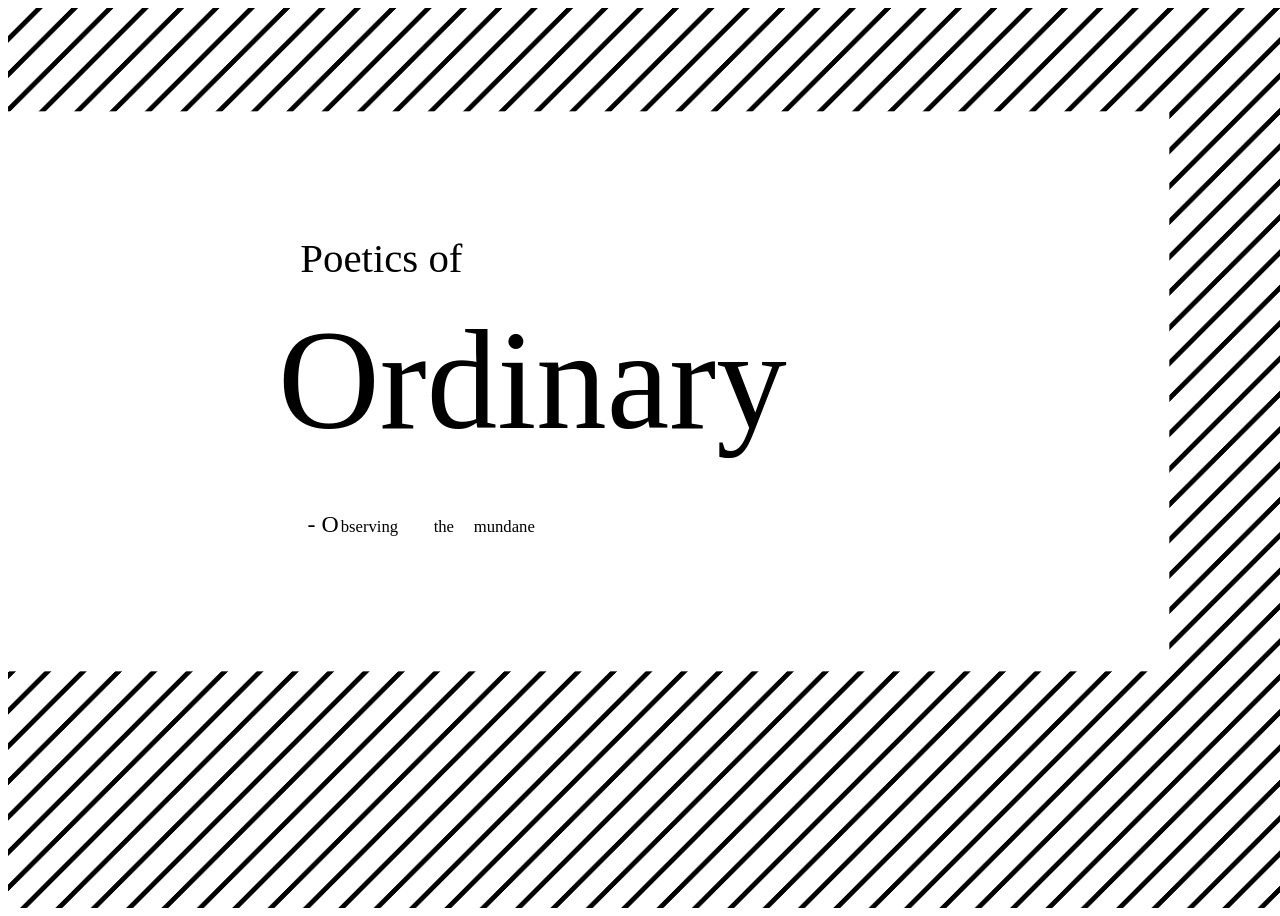
==== index.html @ 4aaa5014 "Add files via upload" ====
<!DOCTYPE html>
<html lang="en" >
<head>
  <meta charset="UTF-8">
  <title>Poetics Of Ordinary</title>
  <link rel="stylesheet" href="style.css">
	
	

</head>
<body>
	
	
	
<div class="preview ui-resizable ex2" style="background-image: linear-gradient(135deg, rgb(255, 255, 255) 40%, rgb(0, 0, 0) 40%, rgb(0, 0, 0) 50%, rgb(255, 255, 255) 50%, rgb(255, 255, 255) 90%, rgb(0, 0, 0) 90%, rgb(0, 0, 0) 100%); background-size: 35.36px 35.36px; height: 100vh; width: 100vw; ">
	
	<div z-index:5;>
		
	<svg version="1.1" id="Layer_1" xmlns="http://www.w3.org/2000/svg" xmlns:xlink="http://www.w3.org/1999/xlink" x="0px" y="0px"
	 viewBox="0 0 1920 1080" style="enable-background:new 0 0 1920 1080;" xml:space="preserve">
<style type="text/css">
	.st0{fill:#FFFFFF;}
	.st1{font-family:'ArialMT';}
	.st2{font-size:61.2746px;}
	.st3{font-size:211.3404px;}
	.st4{font-size:35.7828px;}
</style>
<g>
	<rect y="155" class="st0" width="1742" height="840"/>
</g>
<text transform="matrix(1 0 0 1 438.4531 396.104)" class="st1 st2">Poetics of</text>
<text transform="matrix(1 0 0 1 405.1719 630.5625)" class="st1 st3">Ordinary</text>
<text transform="matrix(1 0 0 1 449.3643 786.4102)" class="st1 st4">- O</text>
<text transform="matrix(0.7 0 0 0.7 499.0547 786.4102)" class="st1 st4">bserving</text>
<text transform="matrix(1 0 0 1 628.502 786.4102)" class="st1 st4"> </text>
<text transform="matrix(0.7 0 0 0.7 638.4434 786.4102)" class="st1 st4">the</text>
<text transform="matrix(1 0 0 1 688.5391 786.4102)" class="st1 st4"> </text>
<text transform="matrix(0.7 0 0 0.7 698.481 786.4102)" class="st1 st4">mundane</text>
</svg>

		
</div>
	
	
	
</div>
</body>
</html>
---- style.css ----
body {
  
  padding: 0;
}

background-image: linear-gradient(135deg, #ffffff 40%, #000000 40%, #000000 50%, #ffffff 50%, #ffffff 90%, #000000 90%, #000000 100%);
background-size: 35.36px 35.36px;

.center {
margin: auto;
width: 60%;
border: 5px solid #FFFF00;
padding: 10px;
}

div.ex2 {
  
  overflow: hidden;
}
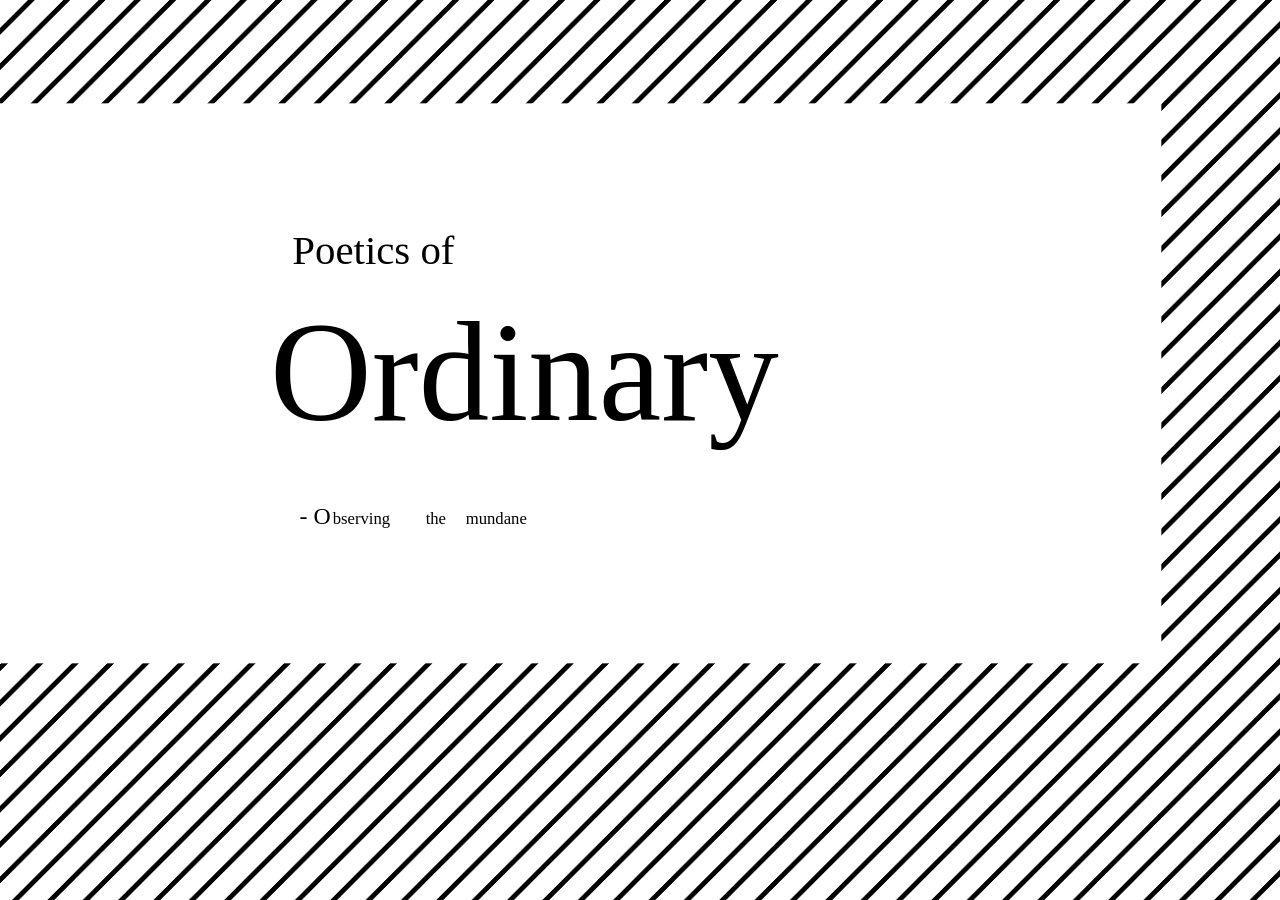
==== commit d8080758: "Update index.html" ====
--- a/index.html
+++ b/index.html
@@ -5,7 +5,15 @@
   <title>Poetics Of Ordinary</title>
   <link rel="stylesheet" href="style.css">
 	
-	
+<!-- Global site tag (gtag.js) - Google Analytics -->
+<script async src="https://www.googletagmanager.com/gtag/js?id=G-BF9LE3XXE2"></script>
+<script>
+  window.dataLayer = window.dataLayer || [];
+  function gtag(){dataLayer.push(arguments);}
+  gtag('js', new Date());
+
+  gtag('config', 'G-BF9LE3XXE2');
+</script>	
 
 </head>
 <body>
--- a/style.css
+++ b/style.css
@@ -1,6 +1,8 @@
 body {
   
   padding: 0;
+    overflow: hidden;
+	margin:0;
 }
 
 background-image: linear-gradient(135deg, #ffffff 40%, #000000 40%, #000000 50%, #ffffff 50%, #ffffff 90%, #000000 90%, #000000 100%);
@@ -16,4 +18,4 @@
 div.ex2 {
   
   overflow: hidden;
-}+}
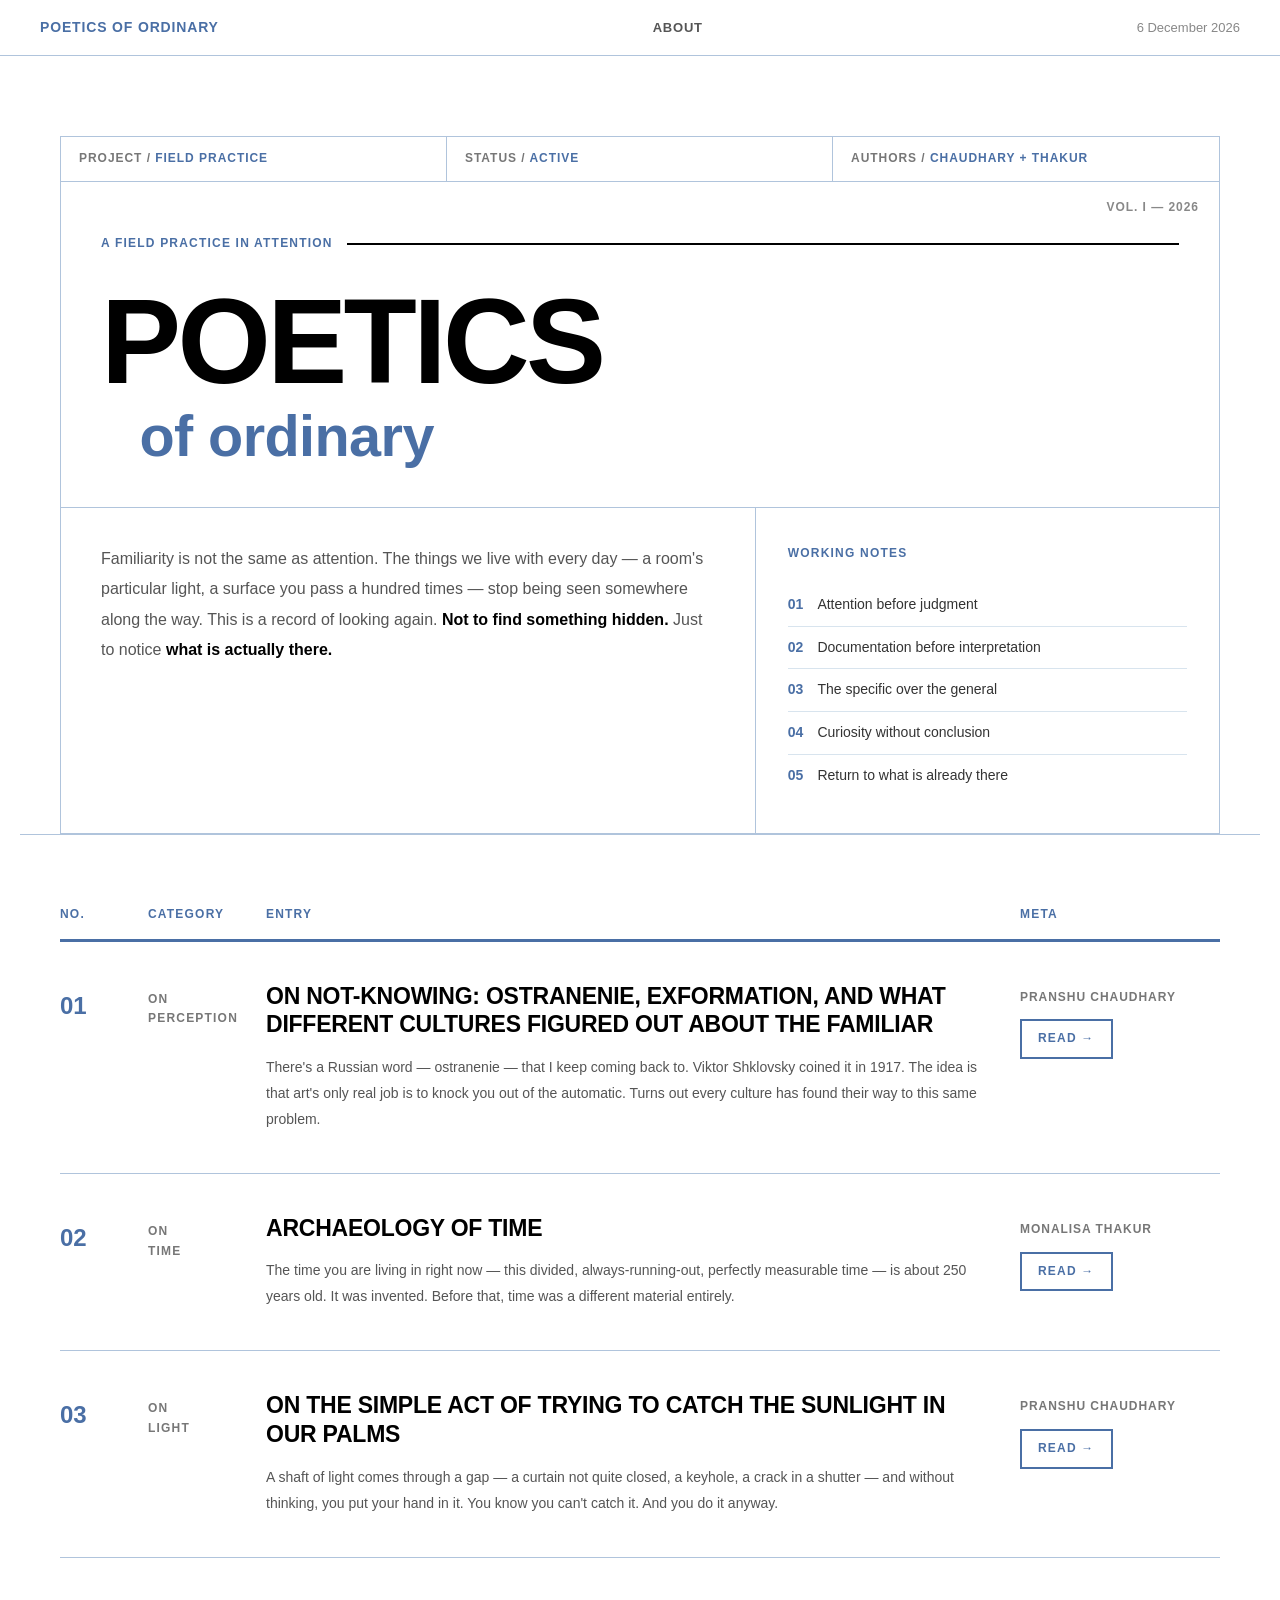
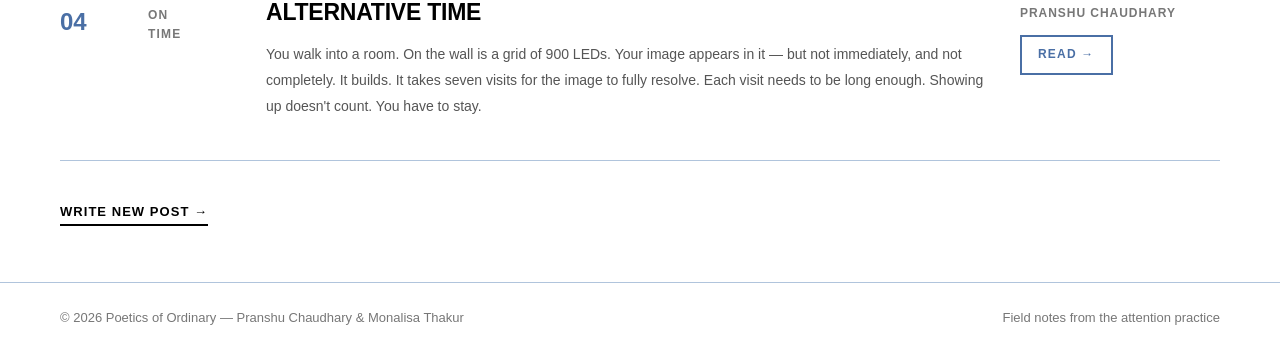
==== commit f2947bc6: "Add files via upload" ====
--- a/index.html
+++ b/index.html
@@ -1,56 +1,568 @@
 <!DOCTYPE html>
-<html lang="en" >
+<html lang="en">
 <head>
   <meta charset="UTF-8">
-  <title>Poetics Of Ordinary</title>
-  <link rel="stylesheet" href="style.css">
-	
-<!-- Global site tag (gtag.js) - Google Analytics -->
-<script async src="https://www.googletagmanager.com/gtag/js?id=G-BF9LE3XXE2"></script>
-<script>
-  window.dataLayer = window.dataLayer || [];
-  function gtag(){dataLayer.push(arguments);}
-  gtag('js', new Date());
-
-  gtag('config', 'G-BF9LE3XXE2');
-</script>	
-
+  <meta name="viewport" content="width=device-width, initial-scale=1.0">
+  <title>Poetics of Ordinary</title>
+  <link rel="stylesheet" href="styles.css">
+  <style>
+
+    /* ═══════════════════════════════════════════
+       HERO
+    ═══════════════════════════════════════════ */
+    .hero {
+      max-width: 1240px;
+      margin: 0 auto;
+      padding: 80px 40px 0;
+      border-bottom: var(--rule);
+    }
+
+    .hero-meta-bar {
+      display: grid;
+      grid-template-columns: 1fr 1fr 1fr;
+      border: var(--rule);
+      border-bottom: none;
+    }
+
+    .hero-meta-cell {
+      padding: 12px 18px;
+      font-family: var(--sans);
+      font-size: 12px;
+      letter-spacing: 0.08em;
+      text-transform: uppercase;
+      color: var(--ink-faint);
+      border-right: var(--rule);
+      font-weight: 700;
+    }
+
+    .hero-meta-cell:last-child {
+      border-right: none;
+    }
+
+    .hero-meta-cell span {
+      color: var(--orange);
+    }
+
+    .hero-title-block {
+      border: var(--rule);
+      padding: 52px 40px 44px;
+      position: relative;
+    }
+
+    .hero-label {
+      font-family: var(--sans);
+      font-size: 12px;
+      text-transform: uppercase;
+      letter-spacing: 0.1em;
+      color: var(--orange);
+      margin-bottom: 32px;
+      display: flex;
+      align-items: center;
+      gap: 14px;
+      font-weight: 700;
+    }
+
+    .hero-label::after {
+      content: '';
+      flex: 1;
+      height: 2px;
+      background: var(--fg);
+    }
+
+    h1.hero-title {
+      font-family: var(--sans);
+      font-weight: 700;
+      line-height: 0.92;
+      margin-bottom: 0;
+    }
+
+    .hero-title-main {
+      display: block;
+      font-size: clamp(56px, 10vw, 120px);
+      letter-spacing: -0.03em;
+      color: var(--fg);
+      text-transform: uppercase;
+    }
+
+    .hero-title-sub {
+      display: block;
+      font-size: clamp(26px, 4.5vw, 58px);
+      font-style: normal;
+      font-weight: 700;
+      color: var(--orange);
+      margin-left: clamp(20px, 3vw, 56px);
+      margin-top: 14px;
+      letter-spacing: -0.01em;
+    }
+
+    .hero-corner-tag {
+      position: absolute;
+      top: 16px;
+      right: 20px;
+      font-family: var(--sans);
+      font-size: 12px;
+      letter-spacing: 0.08em;
+      color: var(--faint);
+      text-transform: uppercase;
+      font-weight: 700;
+    }
+
+    .hero-bottom-grid {
+      display: grid;
+      grid-template-columns: 3fr 2fr;
+      border: var(--rule);
+      border-top: none;
+    }
+
+    .hero-statement-cell {
+      padding: 36px 40px;
+      border-right: var(--rule);
+    }
+
+    .hero-statement {
+      font-family: var(--sans);
+      font-size: 16px;
+      font-weight: 400;
+      line-height: 1.9;
+      color: var(--mid);
+    }
+
+    .hero-statement em {
+      font-style: normal;
+      font-weight: 700;
+      color: var(--fg);
+    }
+
+    .hero-axioms-cell {
+      padding: 36px 32px;
+    }
+
+    .hero-axioms-label {
+      font-family: var(--sans);
+      font-size: 12px;
+      text-transform: uppercase;
+      letter-spacing: 0.1em;
+      color: var(--orange);
+      margin-bottom: 20px;
+      font-weight: 700;
+    }
+
+    .hero-axiom {
+      display: flex;
+      gap: 14px;
+      font-family: var(--sans);
+      font-size: 14px;
+      line-height: 1.7;
+      color: var(--ink-mid);
+      padding: 9px 0;
+      border-bottom: var(--rule-light);
+      font-weight: 400;
+    }
+
+    .hero-axiom:last-child {
+      border-bottom: none;
+    }
+
+    .hero-axiom-num {
+      color: var(--orange);
+      flex-shrink: 0;
+      font-weight: 700;
+    }
+
+    /* ═══════════════════════════════════════════
+       POSTS MANIFEST
+    ═══════════════════════════════════════════ */
+    .manifest-section {
+      max-width: 1240px;
+      margin: 0 auto;
+      padding: 0 40px;
+    }
+
+    .manifest-header {
+      display: grid;
+      grid-template-columns: 60px 90px 1fr 200px;
+      padding: 14px 0;
+      border-bottom: 3px solid var(--orange);
+      margin-top: 56px;
+      gap: 28px;
+    }
+
+    .manifest-col-label {
+      font-family: var(--sans);
+      font-size: 12px;
+      text-transform: uppercase;
+      letter-spacing: 0.1em;
+      color: var(--orange);
+      font-weight: 700;
+    }
+
+    a.post-row {
+      display: grid;
+      grid-template-columns: 60px 90px 1fr 200px;
+      gap: 28px;
+      padding: 40px 0;
+      border-bottom: var(--rule);
+      text-decoration: none;
+      color: inherit;
+      align-items: start;
+      transition: background 0.15s;
+    }
+
+    a.post-row:hover {
+      background: var(--grid);
+      padding-left: 20px;
+      padding-right: 20px;
+      margin: 0 -20px;
+    }
+
+    .post-row-num {
+      font-family: var(--sans);
+      font-size: 24px;
+      color: var(--orange);
+      font-weight: 700;
+      padding-top: 4px;
+    }
+
+    .post-row-category {
+      font-family: var(--sans);
+      font-size: 12px;
+      text-transform: uppercase;
+      letter-spacing: 0.1em;
+      color: var(--ink-faint);
+      padding-top: 8px;
+      line-height: 1.65;
+      font-weight: 700;
+    }
+
+    .post-row-title {
+      font-family: var(--sans);
+      font-size: clamp(17px, 2vw, 23px);
+      font-weight: 700;
+      line-height: 1.25;
+      letter-spacing: -0.01em;
+      text-transform: uppercase;
+      color: var(--fg);
+      margin-bottom: 16px;
+      transition: color 0.15s;
+    }
+
+    a.post-row:hover .post-row-title {
+      color: var(--orange);
+    }
+
+    .post-row-excerpt {
+      font-family: var(--sans);
+      font-size: 14px;
+      font-weight: 400;
+      line-height: 1.85;
+      color: var(--mid);
+    }
+
+    .post-row-meta {
+      padding-top: 6px;
+    }
+
+    .post-row-author {
+      font-family: var(--sans);
+      font-size: 12px;
+      text-transform: uppercase;
+      letter-spacing: 0.08em;
+      color: var(--ink-faint);
+      margin-bottom: 12px;
+      font-weight: 700;
+    }
+
+    .post-row-read {
+      display: inline-block;
+      font-family: var(--sans);
+      font-size: 12px;
+      letter-spacing: 0.1em;
+      text-transform: uppercase;
+      color: var(--orange);
+      border: 2px solid var(--orange);
+      padding: 8px 16px;
+      text-decoration: none;
+      transition: background 0.15s, color 0.15s;
+      font-weight: 700;
+    }
+
+    a.post-row:hover .post-row-read {
+      background: var(--orange);
+      color: white;
+    }
+
+    .manifest-write-link {
+      display: inline-block;
+      margin-top: 40px;
+      margin-bottom: 56px;
+      font-family: var(--sans);
+      font-size: 13px;
+      font-weight: 700;
+      text-transform: uppercase;
+      letter-spacing: 0.08em;
+      color: var(--fg);
+      text-decoration: none;
+      border-bottom: 2px solid var(--fg);
+      padding-bottom: 2px;
+      transition: color 0.15s, border-color 0.15s;
+    }
+
+    .manifest-write-link:hover {
+      color: var(--orange);
+      border-color: var(--orange);
+    }
+
+    /* ═══════════════════════════════════════════
+       RESPONSIVE — INDEX SPECIFIC
+    ═══════════════════════════════════════════ */
+    @media (max-width: 900px) {
+      .hero {
+        padding: 72px 20px 0;
+      }
+
+      .hero-meta-bar {
+        grid-template-columns: 1fr;
+      }
+
+      .hero-meta-cell {
+        border-right: none;
+        border-bottom: var(--rule);
+      }
+
+      .hero-meta-cell:last-child {
+        border-bottom: none;
+      }
+
+      .hero-title-block {
+        padding: 36px 20px 32px;
+      }
+
+      .hero-bottom-grid {
+        grid-template-columns: 1fr;
+      }
+
+      .hero-statement-cell {
+        border-right: none;
+        border-bottom: var(--rule);
+        padding: 28px 20px;
+      }
+
+      .hero-axioms-cell {
+        padding: 28px 20px;
+      }
+
+      .manifest-section {
+        padding: 0 20px;
+      }
+
+      .manifest-header {
+        display: none;
+      }
+
+      a.post-row {
+        grid-template-columns: 44px 1fr;
+        grid-template-rows: auto auto auto;
+        gap: 0 18px;
+      }
+
+      a.post-row:hover {
+        padding-left: 0;
+        padding-right: 0;
+        margin: 0;
+      }
+
+      .post-row-num {
+        grid-row: 1;
+        font-size: 20px;
+      }
+
+      .post-row-category {
+        grid-column: 2;
+        grid-row: 1;
+      }
+
+      .post-row-content {
+        grid-column: 1 / -1;
+        margin-top: 14px;
+      }
+
+      .post-row-meta {
+        grid-column: 1 / -1;
+        margin-top: 14px;
+      }
+    }
+  </style>
 </head>
-<body>
-	
-	
-	
-<div class="preview ui-resizable ex2" style="background-image: linear-gradient(135deg, rgb(255, 255, 255) 40%, rgb(0, 0, 0) 40%, rgb(0, 0, 0) 50%, rgb(255, 255, 255) 50%, rgb(255, 255, 255) 90%, rgb(0, 0, 0) 90%, rgb(0, 0, 0) 100%); background-size: 35.36px 35.36px; height: 100vh; width: 100vw; ">
-	
-	<div z-index:5;>
-		
-	<svg version="1.1" id="Layer_1" xmlns="http://www.w3.org/2000/svg" xmlns:xlink="http://www.w3.org/1999/xlink" x="0px" y="0px"
-	 viewBox="0 0 1920 1080" style="enable-background:new 0 0 1920 1080;" xml:space="preserve">
-<style type="text/css">
-	.st0{fill:#FFFFFF;}
-	.st1{font-family:'ArialMT';}
-	.st2{font-size:61.2746px;}
-	.st3{font-size:211.3404px;}
-	.st4{font-size:35.7828px;}
-</style>
-<g>
-	<rect y="155" class="st0" width="1742" height="840"/>
-</g>
-<text transform="matrix(1 0 0 1 438.4531 396.104)" class="st1 st2">Poetics of</text>
-<text transform="matrix(1 0 0 1 405.1719 630.5625)" class="st1 st3">Ordinary</text>
-<text transform="matrix(1 0 0 1 449.3643 786.4102)" class="st1 st4">- O</text>
-<text transform="matrix(0.7 0 0 0.7 499.0547 786.4102)" class="st1 st4">bserving</text>
-<text transform="matrix(1 0 0 1 628.502 786.4102)" class="st1 st4"> </text>
-<text transform="matrix(0.7 0 0 0.7 638.4434 786.4102)" class="st1 st4">the</text>
-<text transform="matrix(1 0 0 1 688.5391 786.4102)" class="st1 st4"> </text>
-<text transform="matrix(0.7 0 0 0.7 698.481 786.4102)" class="st1 st4">mundane</text>
-</svg>
-
-		
-</div>
-	
-	
-	
-</div>
+<body class="page-body">
+
+  <!-- ═══ NAV ═══ -->
+  <nav>
+    <a class="nav-brand" href="index.html">Poetics of Ordinary</a>
+    <ul class="nav-links">
+      <li><a href="about.html">About</a></li>
+    </ul>
+    <span class="nav-date" id="nav-date"></span>
+  </nav>
+
+  <!-- ═══ HERO ═══ -->
+  <section class="hero reveal">
+
+    <div class="hero-meta-bar">
+      <div class="hero-meta-cell">Project / <span>Field Practice</span></div>
+      <div class="hero-meta-cell">Status / <span>Active</span></div>
+      <div class="hero-meta-cell">Authors / <span>Chaudhary + Thakur</span></div>
+    </div>
+
+    <div class="hero-title-block">
+      <div class="hero-label">A field practice in attention</div>
+      <h1 class="hero-title">
+        <span class="hero-title-main">POETICS</span>
+        <span class="hero-title-sub">of ordinary</span>
+      </h1>
+      <span class="hero-corner-tag">Vol. I — 2026</span>
+    </div>
+
+    <div class="hero-bottom-grid">
+      <div class="hero-statement-cell">
+        <p class="hero-statement">
+          Familiarity is not the same as attention. The things we live with
+          every day — a room's particular light, a surface you pass a hundred
+          times — stop being seen somewhere along the way. This is a record of
+          looking again. <em>Not to find something hidden.</em> Just to notice
+          <em>what is actually there.</em>
+        </p>
+      </div>
+      <div class="hero-axioms-cell">
+        <div class="hero-axioms-label">Working notes</div>
+        <div class="hero-axiom"><span class="hero-axiom-num">01</span><span>Attention before judgment</span></div>
+        <div class="hero-axiom"><span class="hero-axiom-num">02</span><span>Documentation before interpretation</span></div>
+        <div class="hero-axiom"><span class="hero-axiom-num">03</span><span>The specific over the general</span></div>
+        <div class="hero-axiom"><span class="hero-axiom-num">04</span><span>Curiosity without conclusion</span></div>
+        <div class="hero-axiom"><span class="hero-axiom-num">05</span><span>Return to what is already there</span></div>
+      </div>
+    </div>
+
+  </section>
+
+  <!-- ═══ POSTS MANIFEST ═══ -->
+  <section id="posts">
+    <div class="manifest-section">
+
+      <div class="manifest-header">
+        <div class="manifest-col-label">No.</div>
+        <div class="manifest-col-label">Category</div>
+        <div class="manifest-col-label">Entry</div>
+        <div class="manifest-col-label">Meta</div>
+      </div>
+
+      <!-- POSTS:START -->
+
+      <a class="post-row reveal" href="post-ostranenie.html">
+        <div class="post-row-num">01</div>
+        <div class="post-row-category">On<br>Perception</div>
+        <div class="post-row-content">
+          <h2 class="post-row-title">On Not-Knowing: Ostranenie, Exformation, and what different cultures figured out about the familiar</h2>
+          <p class="post-row-excerpt">There's a Russian word — ostranenie — that I keep coming back to. Viktor Shklovsky coined it in 1917. The idea is that art's only real job is to knock you out of the automatic. Turns out every culture has found their way to this same problem.</p>
+        </div>
+        <div class="post-row-meta">
+          <div class="post-row-author">Pranshu Chaudhary</div>
+          <span class="post-row-read">Read →</span>
+        </div>
+      </a>
+
+      <a class="post-row reveal" href="post-time.html">
+        <div class="post-row-num">02</div>
+        <div class="post-row-category">On<br>Time</div>
+        <div class="post-row-content">
+          <h2 class="post-row-title">Archaeology of Time</h2>
+          <p class="post-row-excerpt">The time you are living in right now — this divided, always-running-out, perfectly measurable time — is about 250 years old. It was invented. Before that, time was a different material entirely.</p>
+        </div>
+        <div class="post-row-meta">
+          <div class="post-row-author">Monalisa Thakur</div>
+          <span class="post-row-read">Read →</span>
+        </div>
+      </a>
+
+      <a class="post-row reveal" href="post-sunlight.html">
+        <div class="post-row-num">03</div>
+        <div class="post-row-category">On<br>Light</div>
+        <div class="post-row-content">
+          <h2 class="post-row-title">On the Simple Act of Trying to Catch the Sunlight in Our Palms</h2>
+          <p class="post-row-excerpt">A shaft of light comes through a gap — a curtain not quite closed, a keyhole, a crack in a shutter — and without thinking, you put your hand in it. You know you can't catch it. And you do it anyway.</p>
+        </div>
+        <div class="post-row-meta">
+          <div class="post-row-author">Pranshu Chaudhary</div>
+          <span class="post-row-read">Read →</span>
+        </div>
+      </a>
+
+      <a class="post-row reveal" href="post-alternative-time.html">
+        <div class="post-row-num">04</div>
+        <div class="post-row-category">On<br>Time</div>
+        <div class="post-row-content">
+          <h2 class="post-row-title">Alternative Time</h2>
+          <p class="post-row-excerpt">You walk into a room. On the wall is a grid of 900 LEDs. Your image appears in it — but not immediately, and not completely. It builds. It takes seven visits for the image to fully resolve. Each visit needs to be long enough. Showing up doesn't count. You have to stay.</p>
+        </div>
+        <div class="post-row-meta">
+          <div class="post-row-author">Pranshu Chaudhary</div>
+          <span class="post-row-read">Read →</span>
+        </div>
+      </a>
+
+      <!-- POSTS:END -->
+
+      <a class="manifest-write-link" href="write-post.html">Write new post →</a>
+
+    </div>
+  </section>
+
+  <!-- ═══ FOOTER ═══ -->
+  <footer>
+    <div class="footer-inner">
+      <span class="footer-left">© 2026 Poetics of Ordinary — Pranshu Chaudhary & Monalisa Thakur</span>
+      <span class="footer-right">Field notes from the attention practice</span>
+    </div>
+  </footer>
+
+  <script>
+    /* ─── LIVE DATE ─────────────────────────────── */
+    (function () {
+      var el = document.getElementById('nav-date');
+      if (!el) return;
+      var now = new Date();
+      var opts = { year: 'numeric', month: 'long', day: 'numeric' };
+      el.textContent = now.toLocaleDateString('en-GB', opts);
+    })();
+
+    /* ─── ACTIVE NAV LINK ───────────────────────── */
+    (function () {
+      var page = location.pathname.split('/').pop() || 'index.html';
+      document.querySelectorAll('.nav-links a').forEach(function (a) {
+        if (a.getAttribute('href') === page) a.classList.add('active');
+      });
+    })();
+
+    /* ─── SCROLL REVEAL ─────────────────────────── */
+    (function () {
+      var items = document.querySelectorAll('.reveal');
+      var io = new IntersectionObserver(function (entries) {
+        entries.forEach(function (e) {
+          if (e.isIntersecting) {
+            e.target.classList.add('visible');
+            io.unobserve(e.target);
+          }
+        });
+      }, { threshold: 0.08 });
+      items.forEach(function (el) { io.observe(el); });
+    })();
+
+    /* ─── HERO ON LOAD ──────────────────────────── */
+    (function () {
+      document.addEventListener('DOMContentLoaded', function () {
+        var heroEls = document.querySelectorAll('.hero.reveal');
+        heroEls.forEach(function (el) { el.classList.add('visible'); });
+      });
+    })();
+  </script>
 </body>
 </html>
--- a/styles.css
+++ b/styles.css
@@ -0,0 +1,406 @@
+/* ═══════════════════════════════════════════════════════════════
+   POETICS OF ORDINARY — Shared Stylesheet
+   Pranshu Chaudhary & Monalisa Thakur
+═══════════════════════════════════════════════════════════════ */
+
+/* ─── TOKENS ─────────────────────────────────────────────────── */
+:root {
+  --bg:         #FFFFFF;
+  --fg:         #000000;
+  --accent:     #4A6FA5;
+  --accent-dim: #3A5A88;
+  --orange:     var(--accent);     /* alias — keeps existing code working */
+  --orange-dim: var(--accent-dim); /* alias */
+  --mid:        #555555;
+  --faint:      #888888;
+  --grid:       #F2F5F9;
+  --border:     #B0C4DC;
+  --ink:        #000000;
+  --ink-mid:    #333333;
+  --ink-faint:  #777777;
+  --cream:      #F2F5F9;
+  --dark:       #000000;
+  --dark-hover: #111111;
+  --rule:       1px solid #B0C4DC;
+  --rule-light: 1px solid #D8E4EE;
+
+  --display: Helvetica Neue, Helvetica, Arial, sans-serif;
+  --sans:    Helvetica Neue, Helvetica, Arial, sans-serif;
+  --mono:    Helvetica Neue, Helvetica, Arial, sans-serif;
+}
+
+/* ─── RESET ──────────────────────────────────────────────────── */
+*, *::before, *::after {
+  box-sizing: border-box;
+  margin: 0;
+  padding: 0;
+}
+
+html {
+  scroll-behavior: smooth;
+}
+
+body {
+  background-color: var(--bg);
+  color: var(--fg);
+  font-family: var(--sans);
+  font-size: 16px;
+  line-height: 1.65;
+  -webkit-font-smoothing: antialiased;
+}
+
+/* ─── SCROLLBAR ──────────────────────────────────────────────── */
+::-webkit-scrollbar { width: 4px; }
+::-webkit-scrollbar-track { background: var(--bg); }
+::-webkit-scrollbar-thumb { background: var(--orange); }
+
+/* ─── SELECTION ──────────────────────────────────────────────── */
+::selection { background: var(--orange); color: #FFFFFF; }
+
+/* ═══════════════════════════════════════════════════════════════
+   NAV
+═══════════════════════════════════════════════════════════════ */
+nav {
+  position: fixed;
+  top: 0; left: 0; right: 0;
+  z-index: 200;
+  background: var(--bg);
+  border-bottom: var(--rule);
+  display: flex;
+  justify-content: space-between;
+  align-items: center;
+  padding: 0 40px;
+  height: 56px;
+}
+
+.nav-brand {
+  font-family: var(--sans);
+  font-size: 14px;
+  letter-spacing: 0.06em;
+  text-transform: uppercase;
+  color: var(--orange);
+  text-decoration: none;
+  font-weight: 700;
+}
+
+.nav-brand:hover {
+  color: var(--fg);
+}
+
+.nav-links {
+  display: flex;
+  gap: 36px;
+  list-style: none;
+}
+
+.nav-links a {
+  font-family: var(--sans);
+  font-size: 13px;
+  letter-spacing: 0.06em;
+  text-transform: uppercase;
+  color: var(--mid);
+  text-decoration: none;
+  transition: color 0.15s;
+  font-weight: 700;
+}
+
+.nav-links a:hover,
+.nav-links a.active {
+  color: var(--orange);
+}
+
+.nav-date {
+  font-family: var(--sans);
+  font-size: 13px;
+  color: var(--faint);
+  font-weight: 400;
+}
+
+/* ═══════════════════════════════════════════════════════════════
+   FOOTER
+═══════════════════════════════════════════════════════════════ */
+footer {
+  border-top: var(--rule);
+}
+
+.footer-inner {
+  max-width: 1240px;
+  margin: 0 auto;
+  padding: 24px 40px;
+  display: flex;
+  justify-content: space-between;
+  align-items: center;
+}
+
+.footer-left {
+  font-family: var(--sans);
+  font-size: 13px;
+  color: var(--ink-faint);
+  font-weight: 400;
+}
+
+.footer-right {
+  font-family: var(--sans);
+  font-size: 13px;
+  color: var(--ink-faint);
+  font-weight: 400;
+}
+
+/* ═══════════════════════════════════════════════════════════════
+   PAGE BODY & LAYOUT
+═══════════════════════════════════════════════════════════════ */
+.page-body {
+  padding-top: 56px;
+}
+
+.section-wrap {
+  max-width: 1240px;
+  margin: 0 auto;
+  padding: 0 40px;
+}
+
+/* ─── SECTION HEADER ─────────────────────────────────────────── */
+.section-header {
+  display: flex;
+  justify-content: space-between;
+  align-items: baseline;
+  padding: 22px 0;
+  border-bottom: var(--rule);
+}
+
+.section-label {
+  font-family: var(--sans);
+  font-size: 13px;
+  text-transform: uppercase;
+  letter-spacing: 0.08em;
+  color: var(--orange);
+  font-weight: 700;
+}
+
+.section-meta {
+  font-family: var(--sans);
+  font-size: 13px;
+  color: var(--ink-faint);
+  font-weight: 400;
+}
+
+/* ═══════════════════════════════════════════════════════════════
+   CARD GRID
+═══════════════════════════════════════════════════════════════ */
+.card-grid {
+  display: grid;
+  grid-template-columns: repeat(3, 1fr);
+  border-left: var(--rule);
+  border-top: var(--rule);
+}
+
+.card {
+  border-right: var(--rule);
+  border-bottom: var(--rule);
+  padding: 28px 28px 56px;
+  position: relative;
+  overflow: hidden;
+  cursor: default;
+  transition: background 0.15s;
+  background: var(--bg);
+}
+
+.card:hover {
+  background: var(--grid);
+}
+
+.card--wide {
+  grid-column: span 2;
+}
+
+.card--tall {
+  grid-row: span 2;
+}
+
+.card-tag {
+  display: block;
+  font-family: var(--sans);
+  font-size: 12px;
+  letter-spacing: 0.08em;
+  text-transform: uppercase;
+  color: var(--ink-faint);
+  margin-bottom: 18px;
+  font-weight: 700;
+}
+
+.card-title {
+  font-family: var(--sans);
+  font-size: 17px;
+  font-weight: 700;
+  line-height: 1.3;
+  margin-bottom: 16px;
+  color: var(--fg);
+  text-transform: uppercase;
+  letter-spacing: -0.01em;
+}
+
+.card-title em {
+  font-style: normal;
+  font-weight: 400;
+  color: var(--orange);
+}
+
+.card-body {
+  font-family: var(--sans);
+  font-size: 15px;
+  line-height: 1.75;
+  color: var(--mid);
+  font-weight: 400;
+}
+
+.card-index {
+  font-family: var(--sans);
+  font-size: 72px;
+  font-weight: 700;
+  color: #E0E0E0;
+  position: absolute;
+  bottom: 10px;
+  right: 18px;
+  line-height: 1;
+  pointer-events: none;
+  user-select: none;
+}
+
+/* ─── DARK CARD ──────────────────────────────────────────────── */
+.card--dark {
+  background: var(--fg);
+  color: var(--bg);
+}
+
+.card--dark:hover {
+  background: var(--dark-hover);
+}
+
+.card--dark .card-tag {
+  color: var(--orange);
+}
+
+.card--dark .card-title {
+  font-family: var(--sans);
+  color: var(--bg);
+  font-size: 19px;
+  font-weight: 700;
+  line-height: 1.25;
+  text-transform: uppercase;
+}
+
+.card--dark .card-body {
+  color: rgba(255, 255, 255, 0.7);
+}
+
+.card--dark .card-index {
+  color: rgba(255, 255, 255, 0.08);
+}
+
+/* ─── FINDING CARD ───────────────────────────────────────────── */
+.card--finding {
+  background: var(--grid);
+}
+
+.card--finding:hover {
+  background: #E0E0E0;
+}
+
+.card--finding .card-title {
+  font-style: normal;
+  font-weight: 700;
+  color: var(--orange);
+}
+
+/* ─── CARD HOVER ARROW ───────────────────────────────────────── */
+.card-read-link {
+  position: absolute;
+  bottom: 20px;
+  right: 24px;
+  font-family: var(--sans);
+  font-size: 13px;
+  color: var(--orange);
+  opacity: 0;
+  transition: opacity 0.15s;
+  text-decoration: none;
+  letter-spacing: 0.06em;
+  text-transform: uppercase;
+  font-weight: 700;
+}
+
+.card:hover .card-read-link {
+  opacity: 1;
+}
+
+/* ─── CARD FOOTER ────────────────────────────────────────────── */
+.card-footer {
+  font-family: var(--sans);
+  font-size: 13px;
+  color: var(--ink-faint);
+  margin-top: 20px;
+  font-weight: 400;
+}
+
+/* ─── CLICKABLE CARD ─────────────────────────────────────────── */
+a.card--link {
+  display: block;
+  cursor: pointer;
+  color: inherit;
+  text-decoration: none;
+}
+
+/* ═══════════════════════════════════════════════════════════════
+   SCROLL REVEAL
+═══════════════════════════════════════════════════════════════ */
+.reveal {
+  opacity: 0;
+  transform: translateY(16px);
+  transition: opacity 0.45s ease, transform 0.45s ease;
+}
+
+.reveal.visible {
+  opacity: 1;
+  transform: translateY(0);
+}
+
+.reveal-delay-1 { transition-delay: 0.05s; }
+.reveal-delay-2 { transition-delay: 0.1s; }
+.reveal-delay-3 { transition-delay: 0.15s; }
+.reveal-delay-4 { transition-delay: 0.2s; }
+.reveal-delay-5 { transition-delay: 0.25s; }
+
+/* ═══════════════════════════════════════════════════════════════
+   RESPONSIVE
+═══════════════════════════════════════════════════════════════ */
+@media (max-width: 900px) {
+  nav {
+    padding: 0 20px;
+  }
+
+  .nav-date {
+    display: none;
+  }
+
+  .section-wrap {
+    padding: 0 20px;
+  }
+
+  .card-grid {
+    grid-template-columns: 1fr;
+  }
+
+  .card--wide {
+    grid-column: span 1;
+  }
+
+  .card--tall {
+    grid-row: span 1;
+  }
+
+  .footer-inner {
+    padding: 22px 20px;
+    flex-direction: column;
+    gap: 8px;
+    align-items: flex-start;
+  }
+}
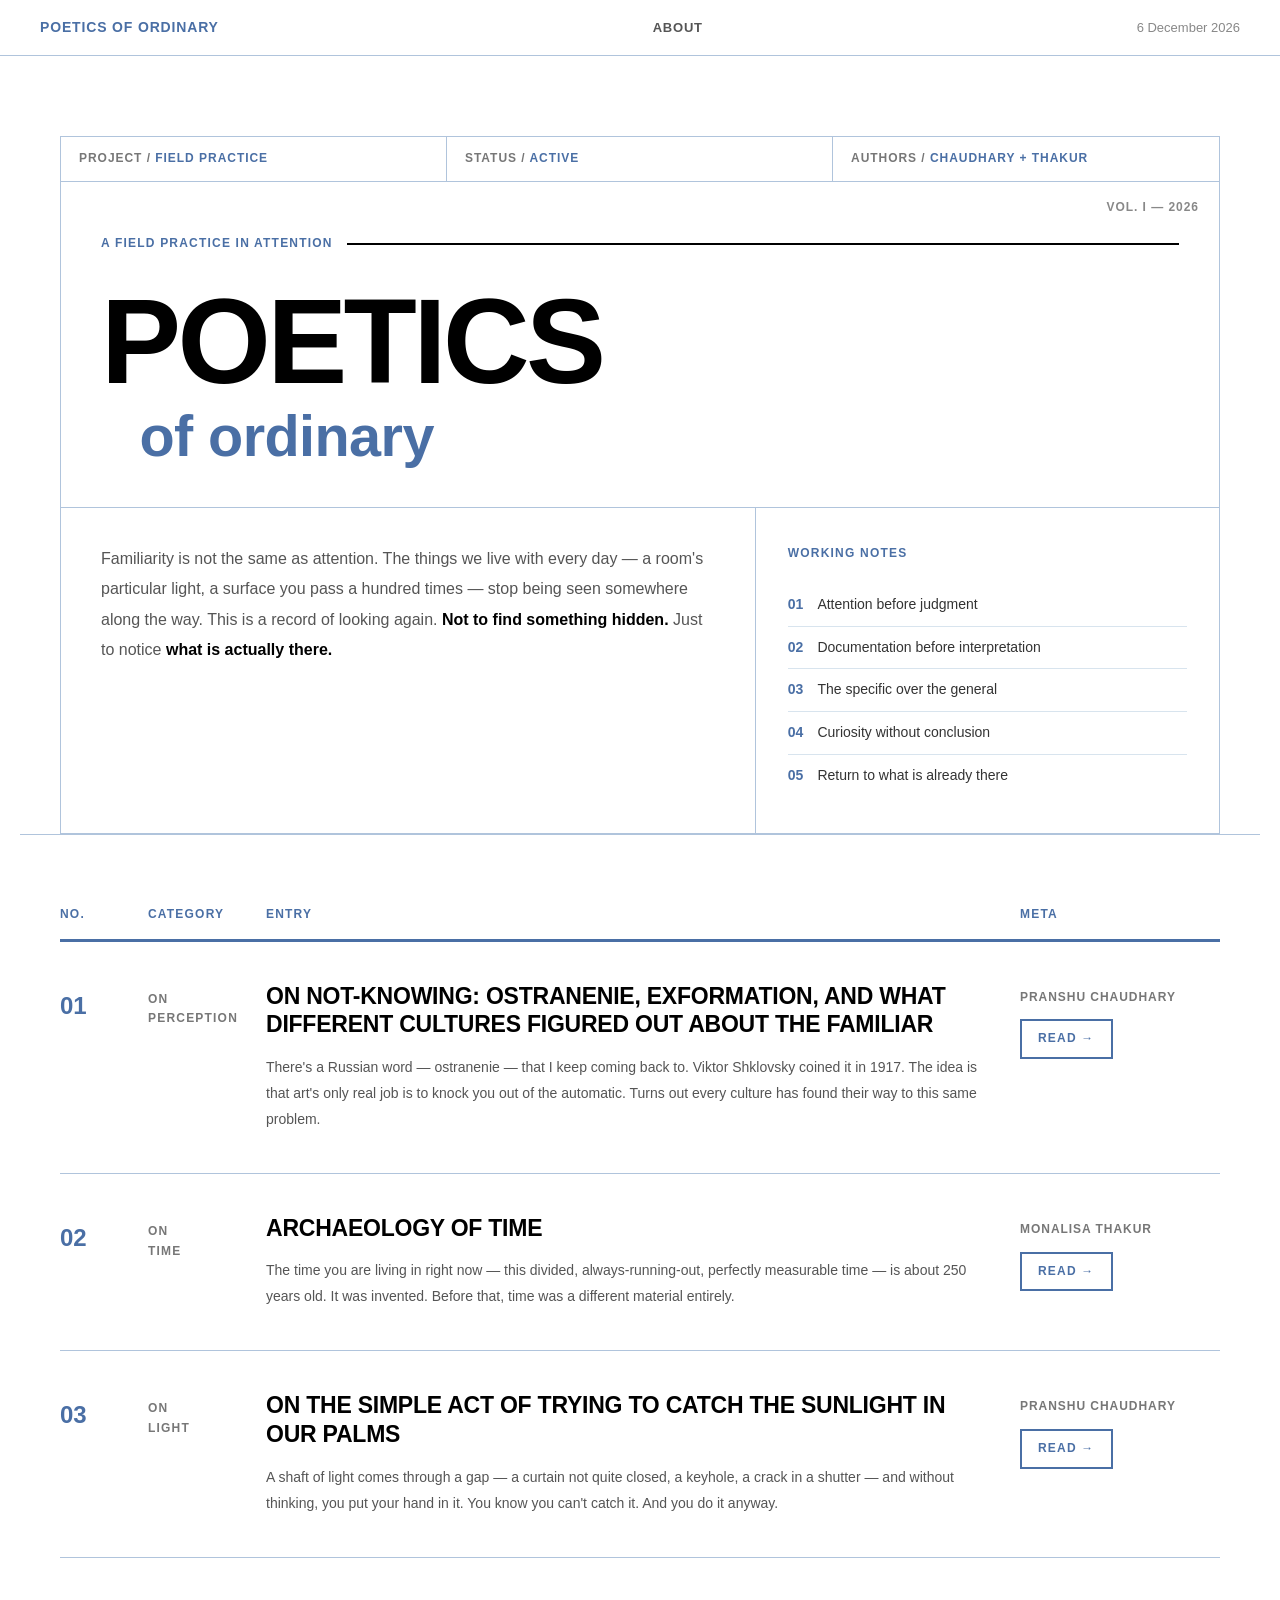
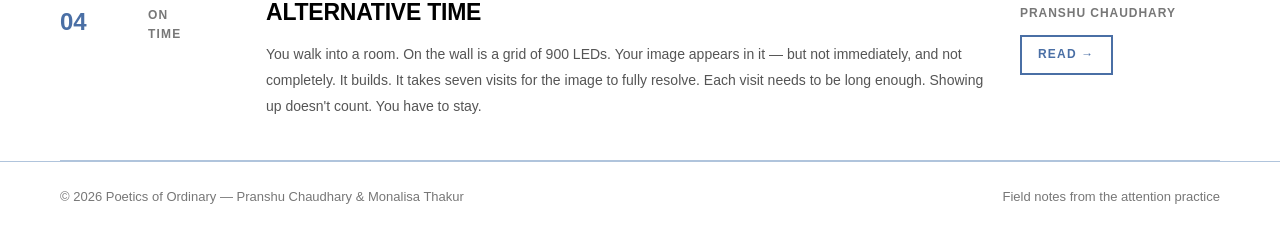
==== commit 2e85d407: "Update index.html" ====
--- a/index.html
+++ b/index.html
@@ -509,9 +509,9 @@
         </div>
       </a>
 
-      <!-- POSTS:END -->
-
-      <a class="manifest-write-link" href="write-post.html">Write new post →</a>
+      <!-- POSTS:END 
+
+      <a class="manifest-write-link" href="write-post.html">Write new post →</a> -->
 
     </div>
   </section>
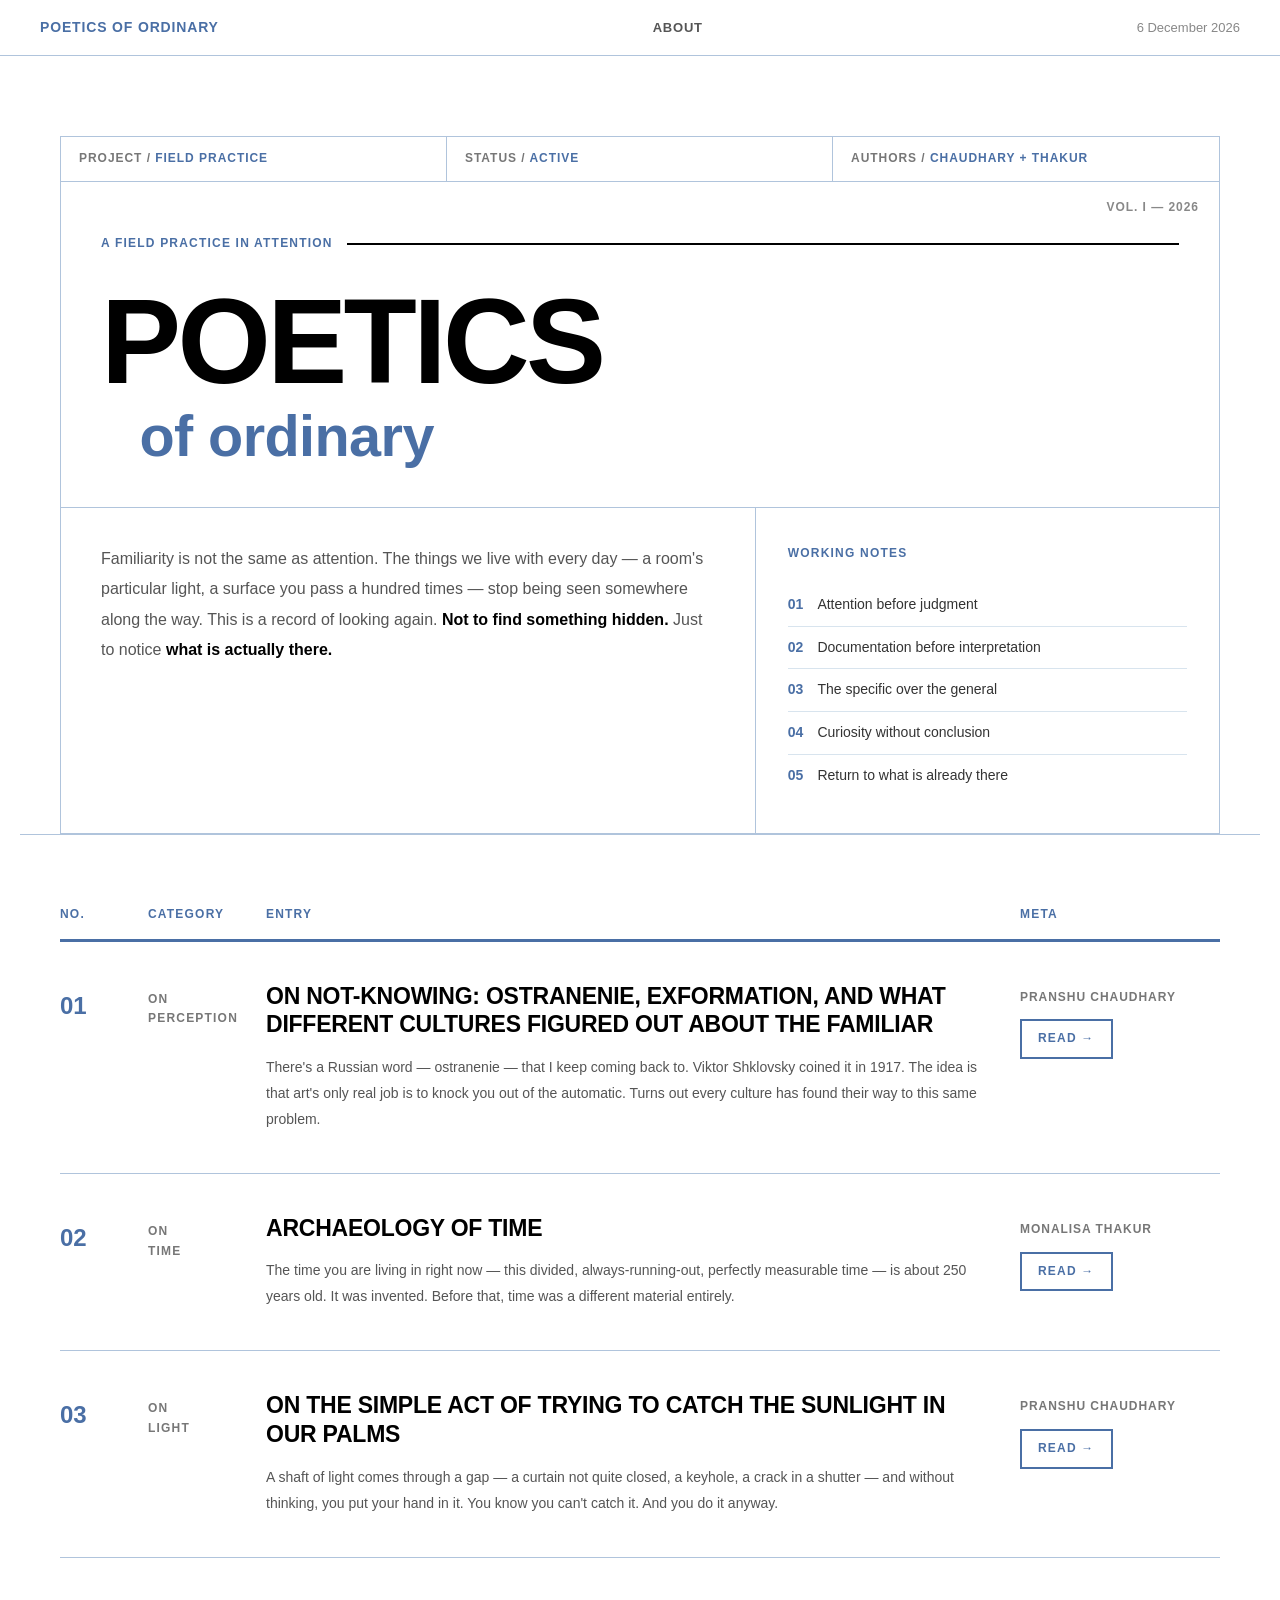
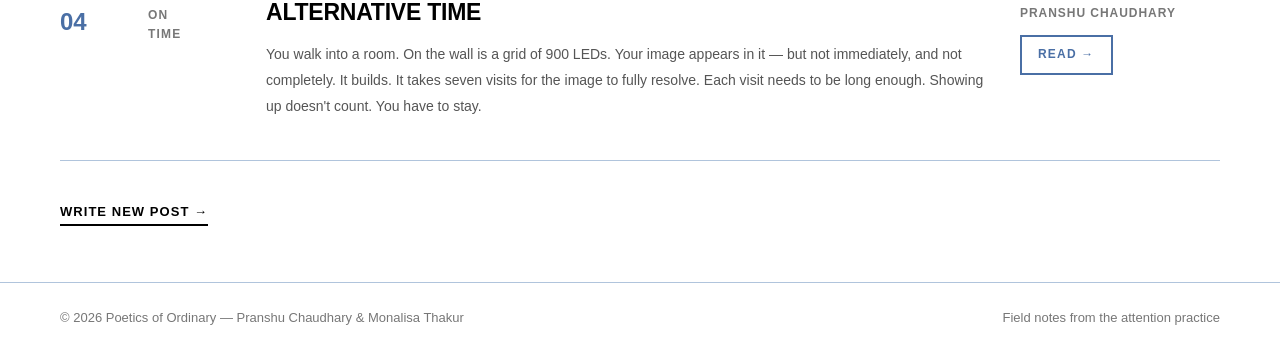
==== commit 7571b5d7: "Add files via upload" ====
--- a/index.html
+++ b/index.html
@@ -509,9 +509,9 @@
         </div>
       </a>
 
-      <!-- POSTS:END 
-
-      <a class="manifest-write-link" href="write-post.html">Write new post →</a> -->
+      <!-- POSTS:END -->
+
+      <a class="manifest-write-link" href="write-post.html">Write new post →</a>
 
     </div>
   </section>
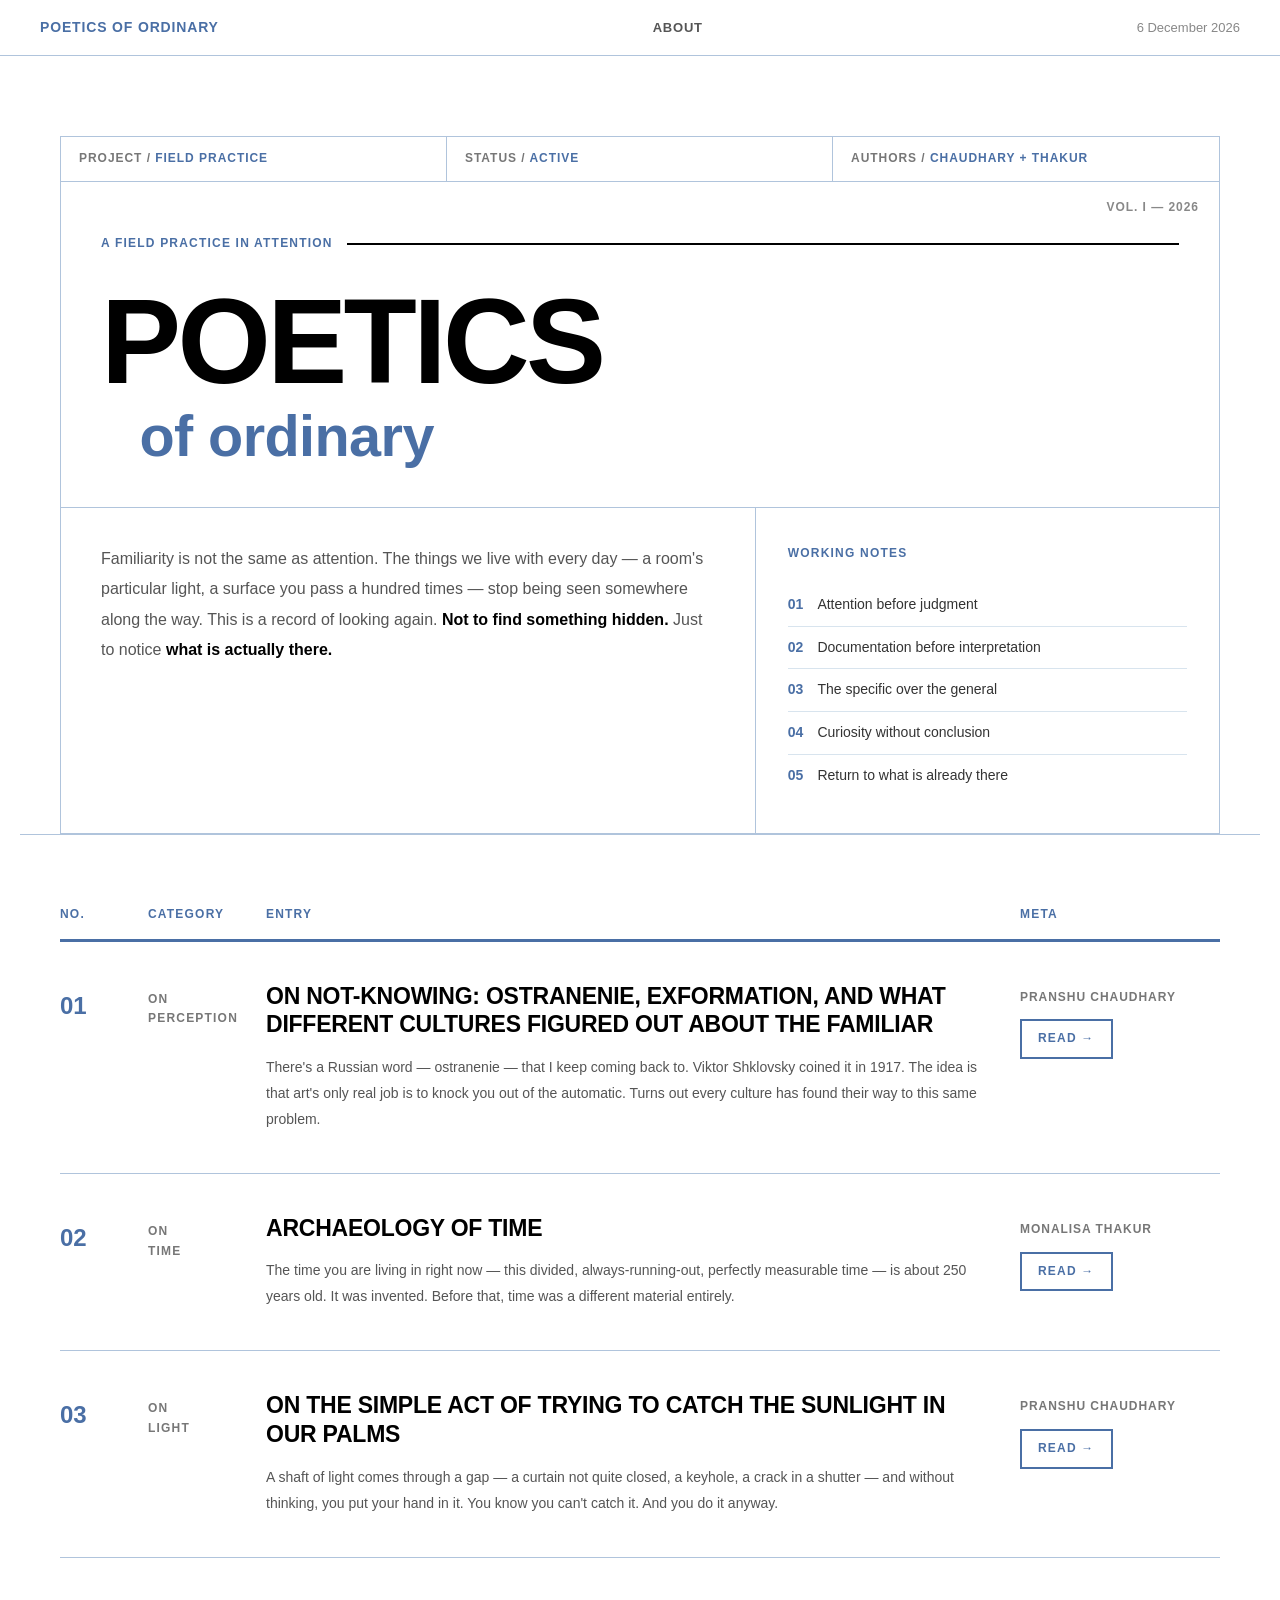
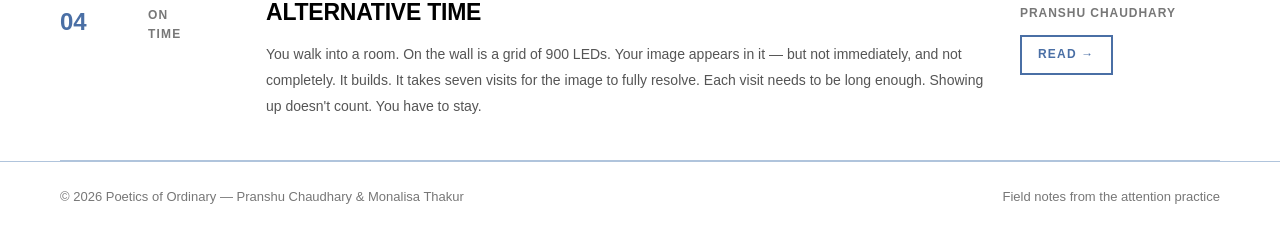
==== commit ec57d4a7: "Update index.html" ====
--- a/index.html
+++ b/index.html
@@ -509,9 +509,9 @@
         </div>
       </a>
 
-      <!-- POSTS:END -->
-
-      <a class="manifest-write-link" href="write-post.html">Write new post →</a>
+      <!-- POSTS:END 
+
+      <a class="manifest-write-link" href="write-post.html">Write new post →</a> -->
 
     </div>
   </section>
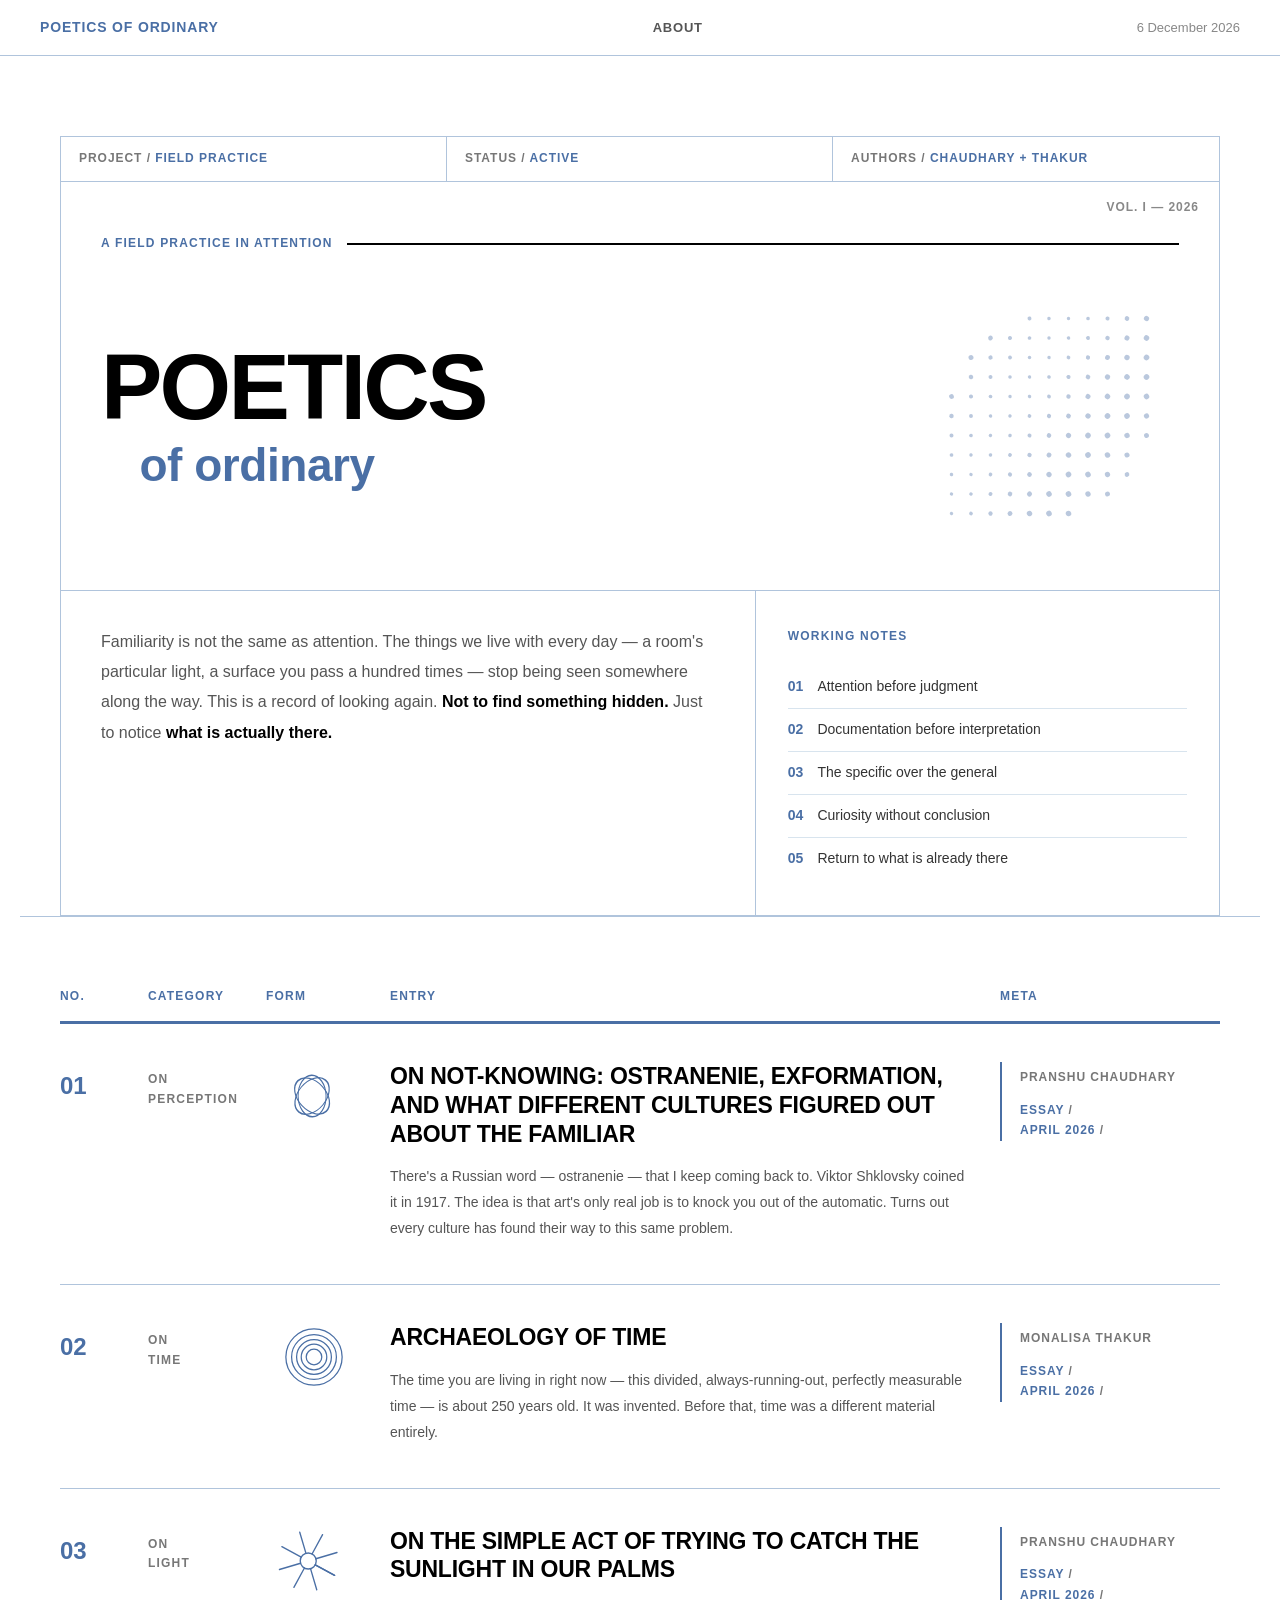
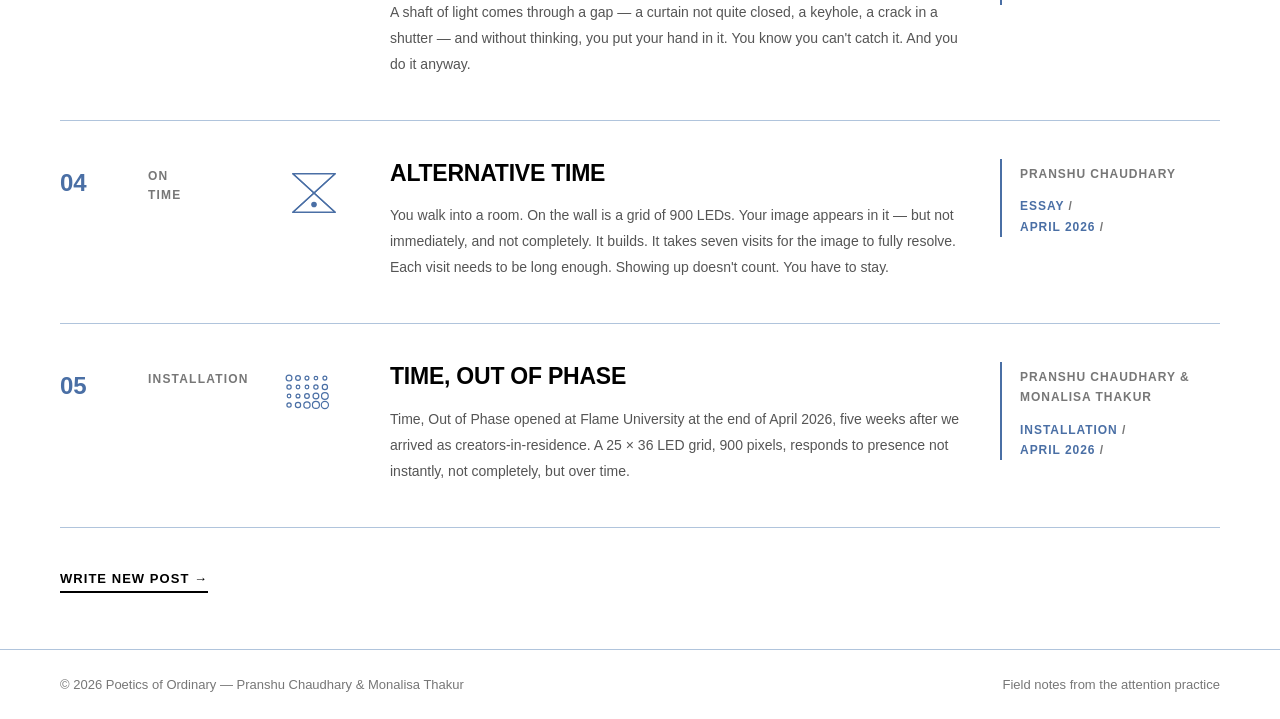
==== commit a1774571: "Add files via upload" ====
--- a/index.html
+++ b/index.html
@@ -3,7 +3,75 @@
 <head>
   <meta charset="UTF-8">
   <meta name="viewport" content="width=device-width, initial-scale=1.0">
-  <title>Poetics of Ordinary</title>
+  <title>Poetics of Ordinary — Field Notes on Perception, Time, and the Overlooked</title>
+  <meta name="description" content="Poetics of Ordinary is a field practice in attention by Pranshu Kumar Chaudhary and Monalisa Thakur — essays, installations, and field notes on perception, representations of time, and the overlooked.">
+  <meta name="author" content="Pranshu Kumar Chaudhary, Monalisa Thakur">
+  <meta name="keywords" content="critical design, discursive design, representations of time, design research, perception, attention, poetics of ordinary, Pranshu Kumar Chaudhary, Monalisa Thakur">
+  <link rel="canonical" href="https://poeticsofordinary.com/">
+  <meta property="og:type" content="website">
+  <meta property="og:site_name" content="Poetics of Ordinary">
+  <meta property="og:title" content="Poetics of Ordinary — Field Notes on Perception, Time, and the Overlooked">
+  <meta property="og:description" content="A field practice in attention by Pranshu Kumar Chaudhary and Monalisa Thakur — essays, installations, and field notes on perception, representations of time, and the overlooked.">
+  <meta property="og:url" content="https://poeticsofordinary.com/">
+  <meta name="twitter:card" content="summary_large_image">
+  <meta name="twitter:title" content="Poetics of Ordinary">
+  <meta name="twitter:description" content="A field practice in attention — essays, installations, and field notes on perception, representations of time, and the overlooked.">
+  <script type="application/ld+json">
+  {
+    "@context": "https://schema.org",
+    "@graph": [
+      {
+        "@type": "WebSite",
+        "@id": "https://poeticsofordinary.com/#website",
+        "name": "Poetics of Ordinary",
+        "url": "https://poeticsofordinary.com",
+        "description": "A field practice in attention — essays, installations, and field notes on perception, representations of time, and the overlooked.",
+        "inLanguage": "en",
+        "publisher": {"@id": "https://poeticsofordinary.com/#org"}
+      },
+      {
+        "@type": "Organization",
+        "@id": "https://poeticsofordinary.com/#org",
+        "name": "Poetics of Ordinary",
+        "url": "https://poeticsofordinary.com",
+        "founder": [
+          {"@id": "https://poeticsofordinary.com/#pranshu"},
+          {"@id": "https://poeticsofordinary.com/#monalisa"}
+        ]
+      },
+      {
+        "@type": "Person",
+        "@id": "https://poeticsofordinary.com/#pranshu",
+        "name": "Pranshu Kumar Chaudhary",
+        "url": "https://wittywit.com",
+        "email": ["pranshu@poetics.studio", "pranshu_c@alumni.nid.edu", "kumarpranshu.work@gmail.com", "pkch101@gmail.com"],
+        "jobTitle": "Designer and Researcher",
+        "description": "Pranshu Kumar Chaudhary is a designer and researcher working in critical and discursive design, with a sustained focus on representations of time, material culture, and the poetics of everyday perception.",
+        "knowsAbout": ["Critical Design", "Discursive Design", "Design Research", "Representations of Time", "Interaction Design", "Philosophy of Time", "Phenomenology", "Material Culture", "Installation Art"],
+        "sameAs": [
+          "https://www.linkedin.com/in/pranshu101/",
+          "https://wittywit.com",
+          "https://poeticsofordinary.com/about.html"
+        ]
+      },
+      {
+        "@type": "Person",
+        "@id": "https://poeticsofordinary.com/#monalisa",
+        "name": "Monalisa Thakur",
+        "url": "https://monalisathakur.com",
+        "email": ["monalisa@poetics.studio", "mona.work282@gmail.com"],
+        "jobTitle": "Designer and Researcher",
+        "description": "Monalisa Thakur is a designer and researcher working in critical and discursive design, with a sustained focus on representations of time, cultural anthropology, and practices of attention.",
+        "knowsAbout": ["Critical Design", "Discursive Design", "Design Research", "Representations of Time", "Cultural Anthropology", "Philosophy of Time", "Attention Studies", "Phenomenology"],
+        "sameAs": [
+          "https://www.linkedin.com/in/monalisa-thakur-71620056/",
+          "https://monalisathakur.com",
+          "https://poeticsofordinary.com/about.html"
+        ]
+      }
+    ]
+  }
+  </script>
   <link rel="stylesheet" href="styles.css">
   <style>
 
@@ -49,6 +117,21 @@
       position: relative;
     }
 
+    .hero-title-layout {
+      display: grid;
+      grid-template-columns: minmax(0, 2fr) minmax(160px, 1fr);
+      gap: 36px;
+      align-items: center;
+    }
+
+    .hero-mark {
+      width: min(100%, 260px);
+      aspect-ratio: 1;
+      justify-self: end;
+      align-self: center;
+      display: block;
+    }
+
     .hero-label {
       font-family: var(--sans);
       font-size: 12px;
@@ -78,7 +161,7 @@
 
     .hero-title-main {
       display: block;
-      font-size: clamp(56px, 10vw, 120px);
+      font-size: clamp(48px, 7.4vw, 92px);
       letter-spacing: -0.03em;
       color: var(--fg);
       text-transform: uppercase;
@@ -86,7 +169,7 @@
 
     .hero-title-sub {
       display: block;
-      font-size: clamp(26px, 4.5vw, 58px);
+      font-size: clamp(24px, 3.8vw, 46px);
       font-style: normal;
       font-weight: 700;
       color: var(--orange);
@@ -180,7 +263,7 @@
 
     .manifest-header {
       display: grid;
-      grid-template-columns: 60px 90px 1fr 200px;
+      grid-template-columns: 60px 90px 96px 1fr 220px;
       padding: 14px 0;
       border-bottom: 3px solid var(--orange);
       margin-top: 56px;
@@ -198,14 +281,14 @@
 
     a.post-row {
       display: grid;
-      grid-template-columns: 60px 90px 1fr 200px;
+      grid-template-columns: 60px 90px 96px 1fr 220px;
       gap: 28px;
-      padding: 40px 0;
+      padding: 38px 0 42px;
       border-bottom: var(--rule);
       text-decoration: none;
       color: inherit;
       align-items: start;
-      transition: background 0.15s;
+      transition: background 0.15s, color 0.15s;
     }
 
     a.post-row:hover {
@@ -234,6 +317,18 @@
       font-weight: 700;
     }
 
+    .post-row-mark {
+      width: 96px;
+      height: 64px;
+      padding-top: 2px;
+    }
+
+    .post-geometry {
+      width: 96px;
+      height: 64px;
+      display: block;
+    }
+
     .post-row-title {
       font-family: var(--sans);
       font-size: clamp(17px, 2vw, 23px);
@@ -260,6 +355,8 @@
 
     .post-row-meta {
       padding-top: 6px;
+      border-left: 2px solid var(--orange);
+      padding-left: 18px;
     }
 
     .post-row-author {
@@ -272,23 +369,20 @@
       font-weight: 700;
     }
 
-    .post-row-read {
-      display: inline-block;
+    .post-row-detail {
+      display: block;
       font-family: var(--sans);
       font-size: 12px;
-      letter-spacing: 0.1em;
-      text-transform: uppercase;
+      text-transform: uppercase;
+      letter-spacing: 0.08em;
+      line-height: 1.7;
       color: var(--orange);
-      border: 2px solid var(--orange);
-      padding: 8px 16px;
-      text-decoration: none;
-      transition: background 0.15s, color 0.15s;
-      font-weight: 700;
-    }
-
-    a.post-row:hover .post-row-read {
-      background: var(--orange);
-      color: white;
+      font-weight: 700;
+    }
+
+    .post-row-detail::after {
+      content: ' /';
+      color: var(--ink-faint);
     }
 
     .manifest-write-link {
@@ -337,6 +431,16 @@
         padding: 36px 20px 32px;
       }
 
+      .hero-title-layout {
+        grid-template-columns: 1fr;
+        gap: 28px;
+      }
+
+      .hero-mark {
+        width: 128px;
+        justify-self: start;
+      }
+
       .hero-bottom-grid {
         grid-template-columns: 1fr;
       }
@@ -361,7 +465,7 @@
 
       a.post-row {
         grid-template-columns: 44px 1fr;
-        grid-template-rows: auto auto auto;
+        grid-template-rows: auto auto auto auto;
         gap: 0 18px;
       }
 
@@ -386,12 +490,40 @@
         margin-top: 14px;
       }
 
+      .post-row-mark {
+        grid-column: 1 / -1;
+        width: 100%;
+        height: 42px;
+        margin-top: 16px;
+      }
+
+      .post-geometry {
+        width: min(160px, 100%);
+        height: 42px;
+      }
+
       .post-row-meta {
         grid-column: 1 / -1;
         margin-top: 14px;
+        border-left: none;
+        border-top: 2px solid var(--orange);
+        padding-left: 0;
+        padding-top: 14px;
       }
     }
   </style>
+
+<!-- Google tag (gtag.js) -->
+<script async src="https://www.googletagmanager.com/gtag/js?id=G-73CMMJESGL"></script>
+<script>
+  window.dataLayer = window.dataLayer || [];
+  function gtag(){dataLayer.push(arguments);}
+  gtag('js', new Date());
+
+  gtag('config', 'G-73CMMJESGL');
+</script>
+
+  
 </head>
 <body class="page-body">
 
@@ -415,10 +547,13 @@
 
     <div class="hero-title-block">
       <div class="hero-label">A field practice in attention</div>
-      <h1 class="hero-title">
-        <span class="hero-title-main">POETICS</span>
-        <span class="hero-title-sub">of ordinary</span>
-      </h1>
+      <div class="hero-title-layout">
+        <h1 class="hero-title">
+          <span class="hero-title-main">POETICS</span>
+          <span class="hero-title-sub">of ordinary</span>
+        </h1>
+        <canvas class="hero-mark" id="hero-mark" width="180" height="180" aria-hidden="true"></canvas>
+      </div>
       <span class="hero-corner-tag">Vol. I — 2026</span>
     </div>
 
@@ -451,6 +586,7 @@
       <div class="manifest-header">
         <div class="manifest-col-label">No.</div>
         <div class="manifest-col-label">Category</div>
+        <div class="manifest-col-label">Form</div>
         <div class="manifest-col-label">Entry</div>
         <div class="manifest-col-label">Meta</div>
       </div>
@@ -460,58 +596,91 @@
       <a class="post-row reveal" href="post-ostranenie.html">
         <div class="post-row-num">01</div>
         <div class="post-row-category">On<br>Perception</div>
+        <div class="post-row-mark" aria-hidden="true">
+          <canvas class="post-geometry" width="96" height="64" data-geometry="orbit"></canvas>
+        </div>
         <div class="post-row-content">
           <h2 class="post-row-title">On Not-Knowing: Ostranenie, Exformation, and what different cultures figured out about the familiar</h2>
           <p class="post-row-excerpt">There's a Russian word — ostranenie — that I keep coming back to. Viktor Shklovsky coined it in 1917. The idea is that art's only real job is to knock you out of the automatic. Turns out every culture has found their way to this same problem.</p>
         </div>
         <div class="post-row-meta">
           <div class="post-row-author">Pranshu Chaudhary</div>
-          <span class="post-row-read">Read →</span>
+          <span class="post-row-detail">Essay</span>
+          <span class="post-row-detail">April 2026</span>
         </div>
       </a>
 
       <a class="post-row reveal" href="post-time.html">
         <div class="post-row-num">02</div>
         <div class="post-row-category">On<br>Time</div>
+        <div class="post-row-mark" aria-hidden="true">
+          <canvas class="post-geometry" width="96" height="64" data-geometry="rings"></canvas>
+        </div>
         <div class="post-row-content">
           <h2 class="post-row-title">Archaeology of Time</h2>
           <p class="post-row-excerpt">The time you are living in right now — this divided, always-running-out, perfectly measurable time — is about 250 years old. It was invented. Before that, time was a different material entirely.</p>
         </div>
         <div class="post-row-meta">
           <div class="post-row-author">Monalisa Thakur</div>
-          <span class="post-row-read">Read →</span>
+          <span class="post-row-detail">Essay</span>
+          <span class="post-row-detail">April 2026</span>
         </div>
       </a>
 
       <a class="post-row reveal" href="post-sunlight.html">
         <div class="post-row-num">03</div>
         <div class="post-row-category">On<br>Light</div>
+        <div class="post-row-mark" aria-hidden="true">
+          <canvas class="post-geometry" width="96" height="64" data-geometry="ray"></canvas>
+        </div>
         <div class="post-row-content">
           <h2 class="post-row-title">On the Simple Act of Trying to Catch the Sunlight in Our Palms</h2>
           <p class="post-row-excerpt">A shaft of light comes through a gap — a curtain not quite closed, a keyhole, a crack in a shutter — and without thinking, you put your hand in it. You know you can't catch it. And you do it anyway.</p>
         </div>
         <div class="post-row-meta">
           <div class="post-row-author">Pranshu Chaudhary</div>
-          <span class="post-row-read">Read →</span>
+          <span class="post-row-detail">Essay</span>
+          <span class="post-row-detail">April 2026</span>
         </div>
       </a>
 
       <a class="post-row reveal" href="post-alternative-time.html">
         <div class="post-row-num">04</div>
         <div class="post-row-category">On<br>Time</div>
+        <div class="post-row-mark" aria-hidden="true">
+          <canvas class="post-geometry" width="96" height="64" data-geometry="hourglass"></canvas>
+        </div>
         <div class="post-row-content">
           <h2 class="post-row-title">Alternative Time</h2>
           <p class="post-row-excerpt">You walk into a room. On the wall is a grid of 900 LEDs. Your image appears in it — but not immediately, and not completely. It builds. It takes seven visits for the image to fully resolve. Each visit needs to be long enough. Showing up doesn't count. You have to stay.</p>
         </div>
         <div class="post-row-meta">
           <div class="post-row-author">Pranshu Chaudhary</div>
-          <span class="post-row-read">Read →</span>
+          <span class="post-row-detail">Essay</span>
+          <span class="post-row-detail">April 2026</span>
         </div>
       </a>
 
-      <!-- POSTS:END 
-
-      <a class="manifest-write-link" href="write-post.html">Write new post →</a> -->
+      <a class="post-row reveal" href="post-flame.html">
+        <div class="post-row-num">05</div>
+        <div class="post-row-category">Installation</div>
+        <div class="post-row-mark" aria-hidden="true">
+          <canvas class="post-geometry" width="96" height="64" data-geometry="grid"></canvas>
+        </div>
+        <div class="post-row-content">
+          <h2 class="post-row-title">Time, Out of Phase</h2>
+          <p class="post-row-excerpt">Time, Out of Phase opened at Flame University at the end of April 2026, five weeks after we arrived as creators-in-residence. A 25 × 36 LED grid, 900 pixels, responds to presence not instantly, not completely, but over time.</p>
+        </div>
+        <div class="post-row-meta">
+          <div class="post-row-author">Pranshu Chaudhary &amp; Monalisa Thakur</div>
+          <span class="post-row-detail">Installation</span>
+          <span class="post-row-detail">April 2026</span>
+        </div>
+      </a>
+
+      <!-- POSTS:END -->
+
+      <a class="manifest-write-link" href="write-post.html">Write new post →</a>
 
     </div>
   </section>
@@ -563,6 +732,210 @@
         heroEls.forEach(function (el) { el.classList.add('visible'); });
       });
     })();
+
+    /* ─── CANVAS GEOMETRIES ─────────────────────── */
+    (function () {
+      var reduceMotion = window.matchMedia && window.matchMedia('(prefers-reduced-motion: reduce)').matches;
+      var blue = '#4A6FA5';
+      var t = 0;
+      var heroPointer = { x: 0.5, y: 0.5, active: false };
+      var canvases = Array.prototype.slice.call(document.querySelectorAll('.post-geometry'));
+      var hero = document.getElementById('hero-mark');
+      if (hero) canvases.push(hero);
+
+      function fit(canvas) {
+        var dpr = Math.min(window.devicePixelRatio || 1, 2);
+        var rect = canvas.getBoundingClientRect();
+        canvas.width = Math.max(1, Math.floor(rect.width * dpr));
+        canvas.height = Math.max(1, Math.floor(rect.height * dpr));
+        return dpr;
+      }
+
+      function setupCanvas(canvas) {
+        var dpr = fit(canvas);
+        var ctx = canvas.getContext('2d');
+        ctx.setTransform(dpr, 0, 0, dpr, 0, 0);
+        return ctx;
+      }
+
+      function stroke(ctx, alpha, width) {
+        ctx.strokeStyle = blue;
+        ctx.globalAlpha = alpha == null ? 1 : alpha;
+        ctx.lineWidth = width || 1.4;
+        ctx.lineCap = 'round';
+        ctx.lineJoin = 'round';
+      }
+
+      function polygon(ctx, points) {
+        ctx.beginPath();
+        points.forEach(function (p, i) {
+          if (i === 0) ctx.moveTo(p[0], p[1]);
+          else ctx.lineTo(p[0], p[1]);
+        });
+        ctx.closePath();
+        ctx.stroke();
+      }
+
+      function drawOrbit(ctx, w, h, phase) {
+        stroke(ctx, 1, 1.3);
+        for (var i = 0; i < 3; i++) {
+          ctx.save();
+          ctx.translate(w * 0.48, h * 0.5);
+          ctx.rotate(phase * 0.01 + i * 0.72);
+          ctx.scale(1.16, 0.78);
+          ctx.beginPath();
+          ctx.arc(0, 0, Math.min(w, h) * 0.28, 0, Math.PI * 2);
+          ctx.stroke();
+          ctx.restore();
+        }
+      }
+
+      function drawRings(ctx, w, h, phase) {
+        stroke(ctx, 1, 1.25);
+        var cx = w * 0.5;
+        var cy = h * 0.5;
+        for (var i = 0; i < 5; i++) {
+          ctx.beginPath();
+          ctx.arc(cx, cy, 7 + i * 5.4 + Math.sin(phase * 0.02 + i) * 0.8, 0, Math.PI * 2);
+          ctx.stroke();
+        }
+      }
+
+      function drawRay(ctx, w, h, phase) {
+        stroke(ctx, 1, 1.35);
+        var cx = w * 0.44;
+        var cy = h * 0.5;
+        for (var i = 0; i < 9; i++) {
+          var a = i * Math.PI / 4 + phase * 0.006;
+          var r1 = 8;
+          var r2 = 30;
+          ctx.beginPath();
+          ctx.moveTo(cx + Math.cos(a) * r1, cy + Math.sin(a) * r1);
+          ctx.lineTo(cx + Math.cos(a) * r2, cy + Math.sin(a) * r2);
+          ctx.stroke();
+        }
+        ctx.beginPath();
+        ctx.arc(cx, cy, 8, 0, Math.PI * 2);
+        ctx.stroke();
+      }
+
+      function drawHourglass(ctx, w, h, phase) {
+        stroke(ctx, 1, 1.4);
+        var x1 = w * 0.28, x2 = w * 0.72, y1 = h * 0.2, y2 = h * 0.8;
+        polygon(ctx, [[x1, y1], [x2, y1], [x1, y2], [x2, y2]]);
+        ctx.beginPath();
+        ctx.moveTo(x1, y1);
+        ctx.lineTo(x2, y2);
+        ctx.moveTo(x2, y1);
+        ctx.lineTo(x1, y2);
+        ctx.stroke();
+        ctx.beginPath();
+        var py = h * (0.32 + (Math.sin(phase * 0.02) + 1) * 0.18);
+        ctx.arc(w * 0.5, py, 2.8, 0, Math.PI * 2);
+        ctx.fillStyle = blue;
+        ctx.fill();
+      }
+
+      function drawGrid(ctx, w, h, phase) {
+        stroke(ctx, 1, 1.2);
+        var cols = 5, rows = 4;
+        var sx = w * 0.24, sy = h * 0.22, gap = Math.min(w, h) * 0.14;
+        for (var y = 0; y < rows; y++) {
+          for (var x = 0; x < cols; x++) {
+            ctx.beginPath();
+            var pulse = Math.sin(phase * 0.035 + x * 0.6 + y * 0.9);
+            ctx.arc(sx + x * gap, sy + y * gap, 2.7 + pulse * 0.9, 0, Math.PI * 2);
+            ctx.stroke();
+          }
+        }
+      }
+
+      function drawHero(ctx, w, h, phase) {
+        var cols = 11;
+        var rows = 11;
+        var gap = Math.min(w, h) * 0.075;
+        var sx = w * 0.5 - gap * (cols - 1) / 2;
+        var sy = h * 0.5 - gap * (rows - 1) / 2;
+        ctx.fillStyle = blue;
+        ctx.strokeStyle = blue;
+        for (var y = 0; y < rows; y++) {
+          for (var x = 0; x < cols; x++) {
+            var px = sx + x * gap;
+            var py = sy + y * gap;
+            var nx = x - (cols - 1) / 2;
+            var ny = y - (rows - 1) / 2;
+            var mask = Math.sqrt(nx * nx + ny * ny) < 5.25 || (x > 6 && y < 4) || (x < 4 && y > 6);
+            if (!mask) continue;
+            var wave = Math.sin(phase * 0.018 + x * 0.55 + y * 0.35);
+            var size = 1.7 + (wave + 1) * 0.55;
+            var dx = px - heroPointer.x * w;
+            var dy = py - heroPointer.y * h;
+            var dist = Math.sqrt(dx * dx + dy * dy);
+            var local = heroPointer.active ? Math.max(0, 1 - dist / (gap * 2.8)) : 0;
+            var morph = local * 2;
+            ctx.globalAlpha = 0.38 + local * 0.62;
+            ctx.save();
+            ctx.translate(px, py);
+            ctx.rotate(phase * 0.01 + (x + y) * 0.12);
+            if (morph > 1.1) {
+              var tri = size * (2.8 + local);
+              ctx.beginPath();
+              ctx.moveTo(0, -tri);
+              ctx.lineTo(tri * 0.9, tri * 0.78);
+              ctx.lineTo(-tri * 0.9, tri * 0.78);
+              ctx.closePath();
+              ctx.stroke();
+            } else if (morph > 0.35) {
+              var sq = size * (2.4 + local);
+              ctx.strokeRect(-sq, -sq, sq * 2, sq * 2);
+            } else {
+              ctx.beginPath();
+              ctx.arc(0, 0, size, 0, Math.PI * 2);
+              ctx.fill();
+            }
+            ctx.restore();
+          }
+        }
+        ctx.globalAlpha = 1;
+      }
+
+      function drawCanvas(canvas, phase) {
+        var ctx = setupCanvas(canvas);
+        var rect = canvas.getBoundingClientRect();
+        var w = rect.width;
+        var h = rect.height;
+        ctx.clearRect(0, 0, w, h);
+        var geometry = canvas.getAttribute('data-geometry') || 'hero';
+        if (geometry === 'orbit') drawOrbit(ctx, w, h, phase);
+        else if (geometry === 'rings') drawRings(ctx, w, h, phase);
+        else if (geometry === 'ray') drawRay(ctx, w, h, phase);
+        else if (geometry === 'hourglass') drawHourglass(ctx, w, h, phase);
+        else if (geometry === 'grid') drawGrid(ctx, w, h, phase);
+        else drawHero(ctx, w, h, phase);
+        ctx.globalAlpha = 1;
+      }
+
+      function draw() {
+        canvases.forEach(function (canvas) { drawCanvas(canvas, t); });
+        t += 1;
+        if (!reduceMotion) requestAnimationFrame(draw);
+      }
+
+      if (hero) {
+        hero.addEventListener('pointermove', function (event) {
+          var rect = hero.getBoundingClientRect();
+          heroPointer.x = (event.clientX - rect.left) / rect.width;
+          heroPointer.y = (event.clientY - rect.top) / rect.height;
+          heroPointer.active = true;
+        });
+        hero.addEventListener('pointerleave', function () {
+          heroPointer.active = false;
+        });
+      }
+
+      window.addEventListener('resize', function () { canvases.forEach(function (canvas) { drawCanvas(canvas, t); }); });
+      draw();
+    })();
   </script>
 </body>
 </html>
